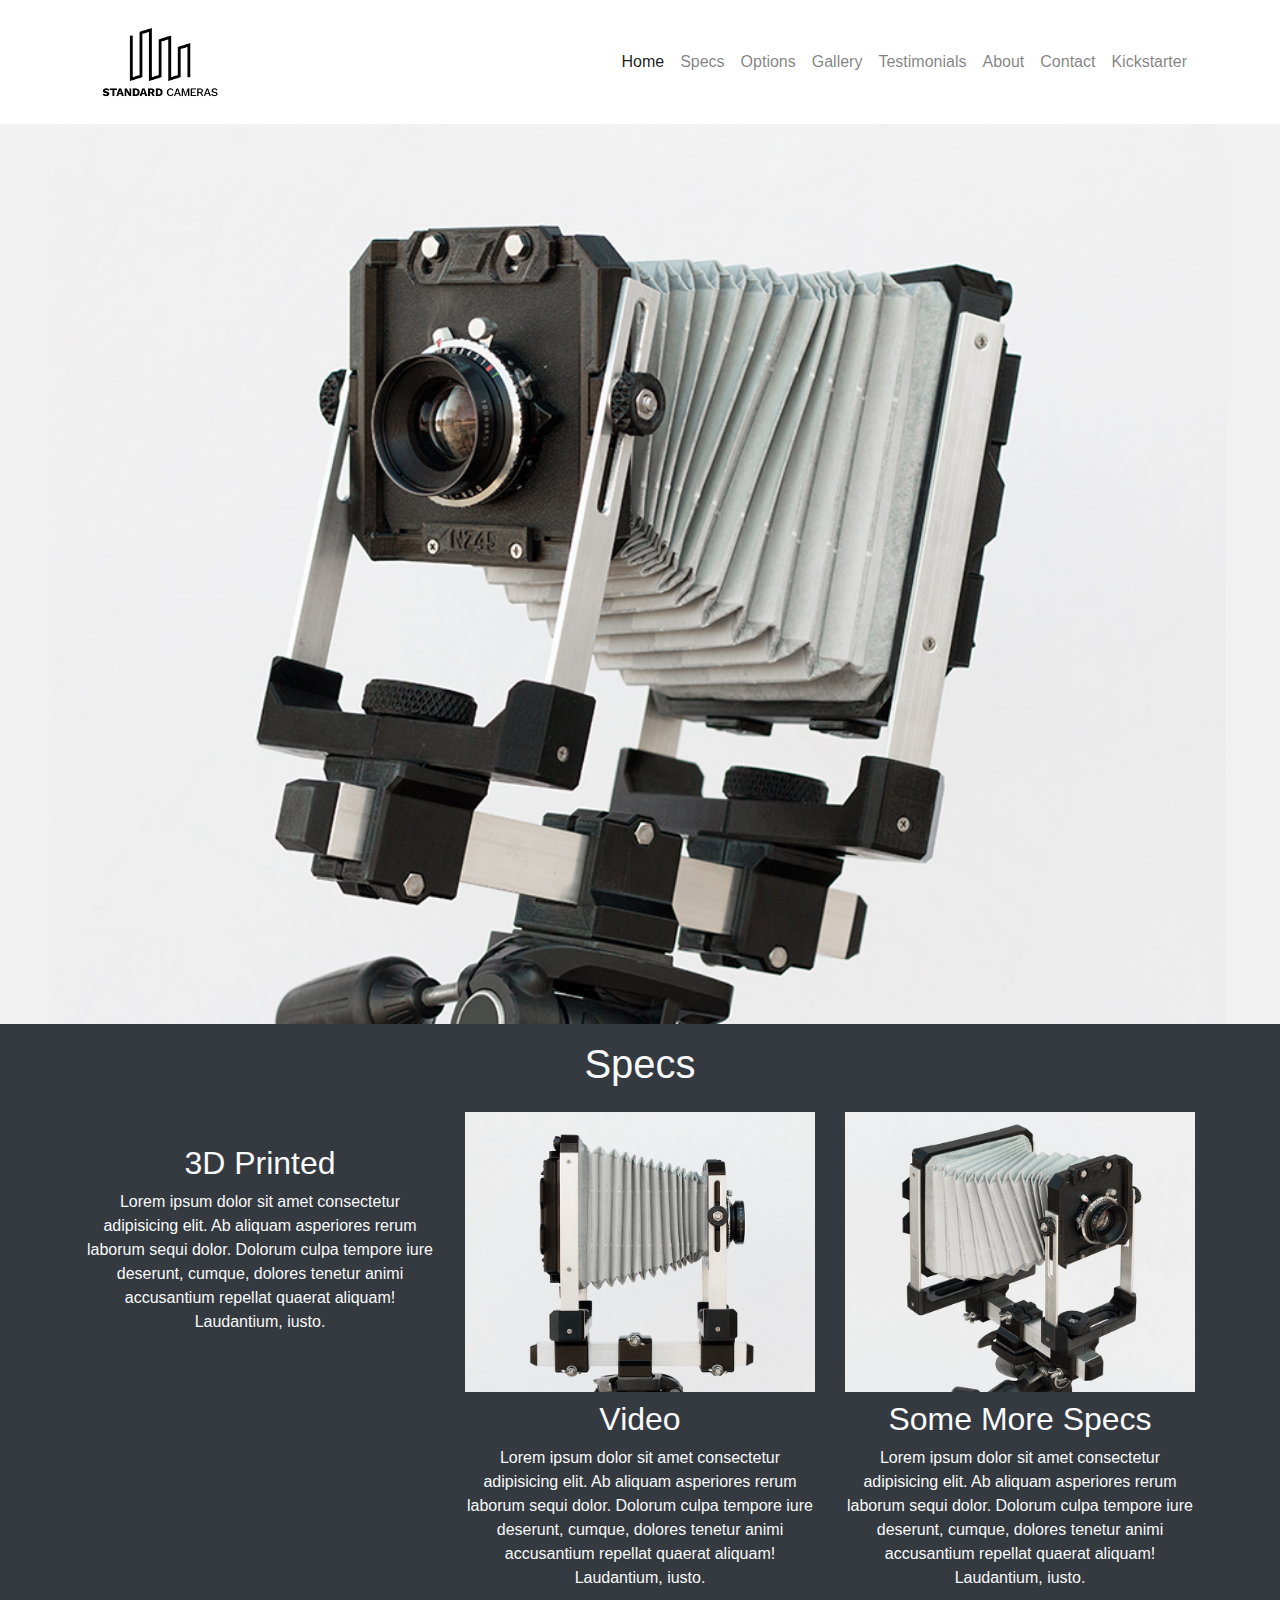
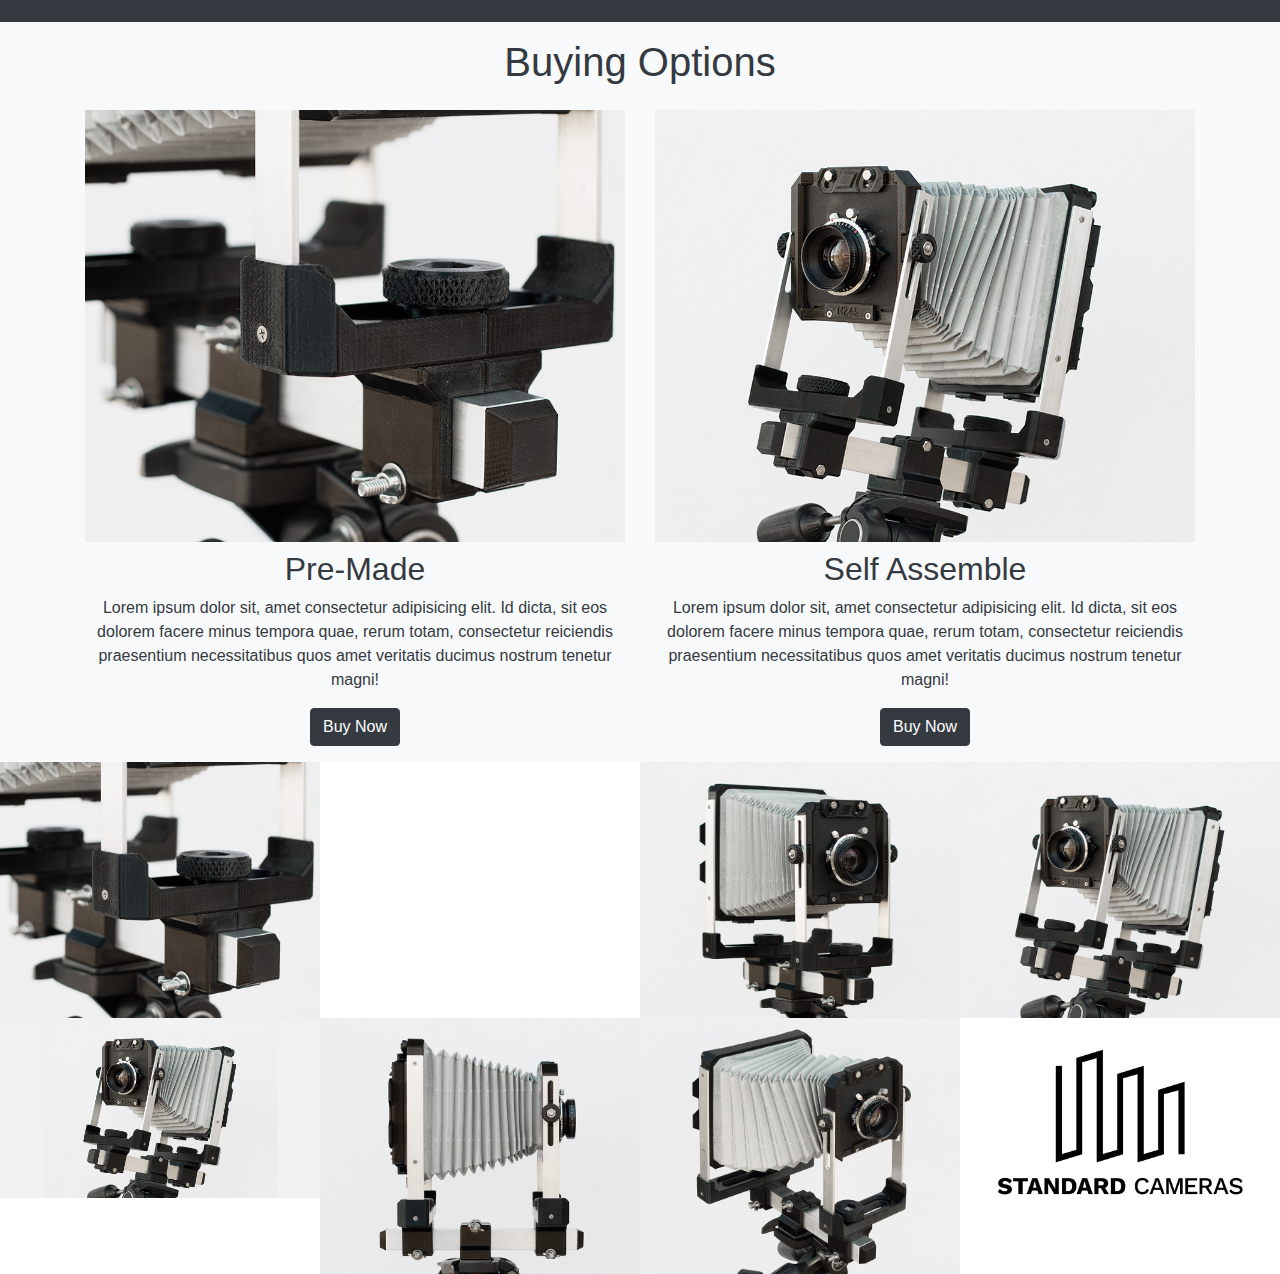
==== index.html @ 6e71ed0e "init" ====
<!DOCTYPE html>
<html lang="en">
<head>
  <meta charset="UTF-8">
  <meta name="viewport" content="width=device-width, initial-scale=1.0">
  <meta http-equiv="X-UA-Compatible" content="ie=edge">

  <!-- Bootstrap -->
  <link rel="stylesheet" href="bootstrap/css/bootstrap.min.css">
  <script src="bootstrap/js/jquery.js"></script>
  <script src="bootstrap/js/bootstrap.min.js"></script>

  <!-- Stylesheets -->
  <link rel="stylesheet" href="styles.css">
  <title>Standard Cameras</title>
</head>
<body>
  <!-- Navigation Start -->
  <nav class="navbar navbar-light navbar-expand-lg">
    <div class="container">
      <a href="#" class="navbar-brand"><img src="images/SC_logo_HD_transp.png" alt="Standard Cameras Logo" id="logo"></a>
      <ul class="navbar-nav">
          <li class="nav-item">
            <a href="#home" class="nav-link page-scroll active">Home</a>
          </li>
        <li class="nav-item">
          <a href="#specs" class="nav-link page-scroll">Specs</a>
        </li>
        <li class="nav-item">
          <a href="#options" class="nav-link page-scroll">Options</a>
        </li>
        <li class="nav-item">
          <a href="#gallery" class="nav-link page-scroll">Gallery</a>
        </li>
        <li class="nav-item">
          <a href="#testimonials" class="nav-link page-scroll">Testimonials</a>
        </li>
        <li class="nav-item">
          <a href="#about" class="nav-link page-scroll">About</a>
        </li>
        <li class="nav-item">
          <a href="#contact" class="nav-link page-scroll">Contact</a>
        </li>
        <li class="nav-item">
          <a href="#kickstarter" class="nav-link page-scroll">Kickstarter</a>
        </li>
      </ul>
    </div>
  </nav>

  <!-- Home Section Start -->
  <section class="home" id="home">
    <!-- TODO: Title and Kickstarter button -->
  </section>

  <!-- Specs Section Start -->
  <section class="specs bg-dark pb-3" id="specs">
    <div class="container text-light text-center">
      <h1 class="pt-3 pb-3">Specs</h1>
      <div class="row">
        <div class="col-md-4">
          <img src="images/0_14_11_14_full_explosion_even_thicker.jpg" alt="" class="img-fluid">
          <h2 class="pt-2">3D Printed</h2>
          <p>Lorem ipsum dolor sit amet consectetur adipisicing elit. Ab aliquam asperiores rerum laborum sequi dolor. Dolorum culpa tempore iure deserunt, cumque, dolores tenetur animi accusantium repellat quaerat aliquam! Laudantium, iusto.</p>
        </div>
        <div class="col-md-4">
          <img src="images/S03.jpg" alt="" class="img-fluid">
          <h2 class="pt-2">Video</h2>
          <p>Lorem ipsum dolor sit amet consectetur adipisicing elit. Ab aliquam asperiores rerum laborum sequi dolor. Dolorum culpa tempore iure deserunt, cumque, dolores tenetur animi accusantium repellat quaerat aliquam! Laudantium, iusto.</p>
        </div>
        <div class="col-md-4">
          <img src="images/S04.jpg" alt="" class="img-fluid">
          <h2 class="pt-2">Some More Specs</h2>
          <p>Lorem ipsum dolor sit amet consectetur adipisicing elit. Ab aliquam asperiores rerum laborum sequi dolor. Dolorum culpa tempore iure deserunt, cumque, dolores tenetur animi accusantium repellat quaerat aliquam! Laudantium, iusto.</p>
        </div>
      </div>
    </div>
  </section>

  <!-- Options Section Start -->
  <section class="options bg-light pb-3" id="options">
    <div class="container text-dark text-center">
      <h1 class="pt-3 pb-3">Buying Options</h1>
      <div class="row">
        <div class="col-md-6">
          <img src="images/S05.jpg" alt="" class="img-fluid">
          <h2 class="pt-2">Pre-Made</h2>
          <p>Lorem ipsum dolor sit, amet consectetur adipisicing elit. Id dicta, sit eos dolorem facere minus tempora quae, rerum totam, consectetur reiciendis praesentium necessitatibus quos amet veritatis ducimus nostrum tenetur magni!</p>
          <button class="btn btn-dark">Buy Now</button>
        </div>
        <div class="col-md-6">
          <img src="images/S02.jpg" alt="" class="img-fluid">
          <h2 class="pt-2">Self Assemble</h2>
          <p>Lorem ipsum dolor sit, amet consectetur adipisicing elit. Id dicta, sit eos dolorem facere minus tempora quae, rerum totam, consectetur reiciendis praesentium necessitatibus quos amet veritatis ducimus nostrum tenetur magni!</p>
          <button class="btn btn-dark">Buy Now</button>
        </div>
      </div>
    </div>
  </section>

  <!-- Gallery Section Start -->
  <section class="gallery" id="gallery">
    <!-- TODO: Add Overlay:hover with zoom button -->
    <img src="images/S05.jpg" alt="">
    <img src="images/0_14_11_14_full_explosion_even_thicker.jpg" alt="">
    <img src="images/S01.jpg" alt="">
    <img src="images/S02.jpg" alt="">
    <img src="images/S02_169.jpg" alt="">
    <img src="images/S03.jpg" alt="">
    <img src="images/S04.jpg" alt="">
    <img src="images/SC_logo_HD_transp.png" alt="">
  </section>

  <!-- Testimonials Section Start -->
    <!-- TODO: Testimonials Carousel -->
</body>
</html>
---- styles.css ----
/* Navigation */
#logo {
  width: 150px;
}

/* Home */
.home {
  width: 100%;
  background-image: url("images/S02_169.jpg");
  background-size: cover;
  background-position: center;
  height: 100vh;
}

/* Specs */

/* Options */

/* Gallery */
#gallery {
  display: grid;
  grid-template-columns: 1fr 1fr 1fr 1fr;
}

#gallery img {
  width: 100%;
}
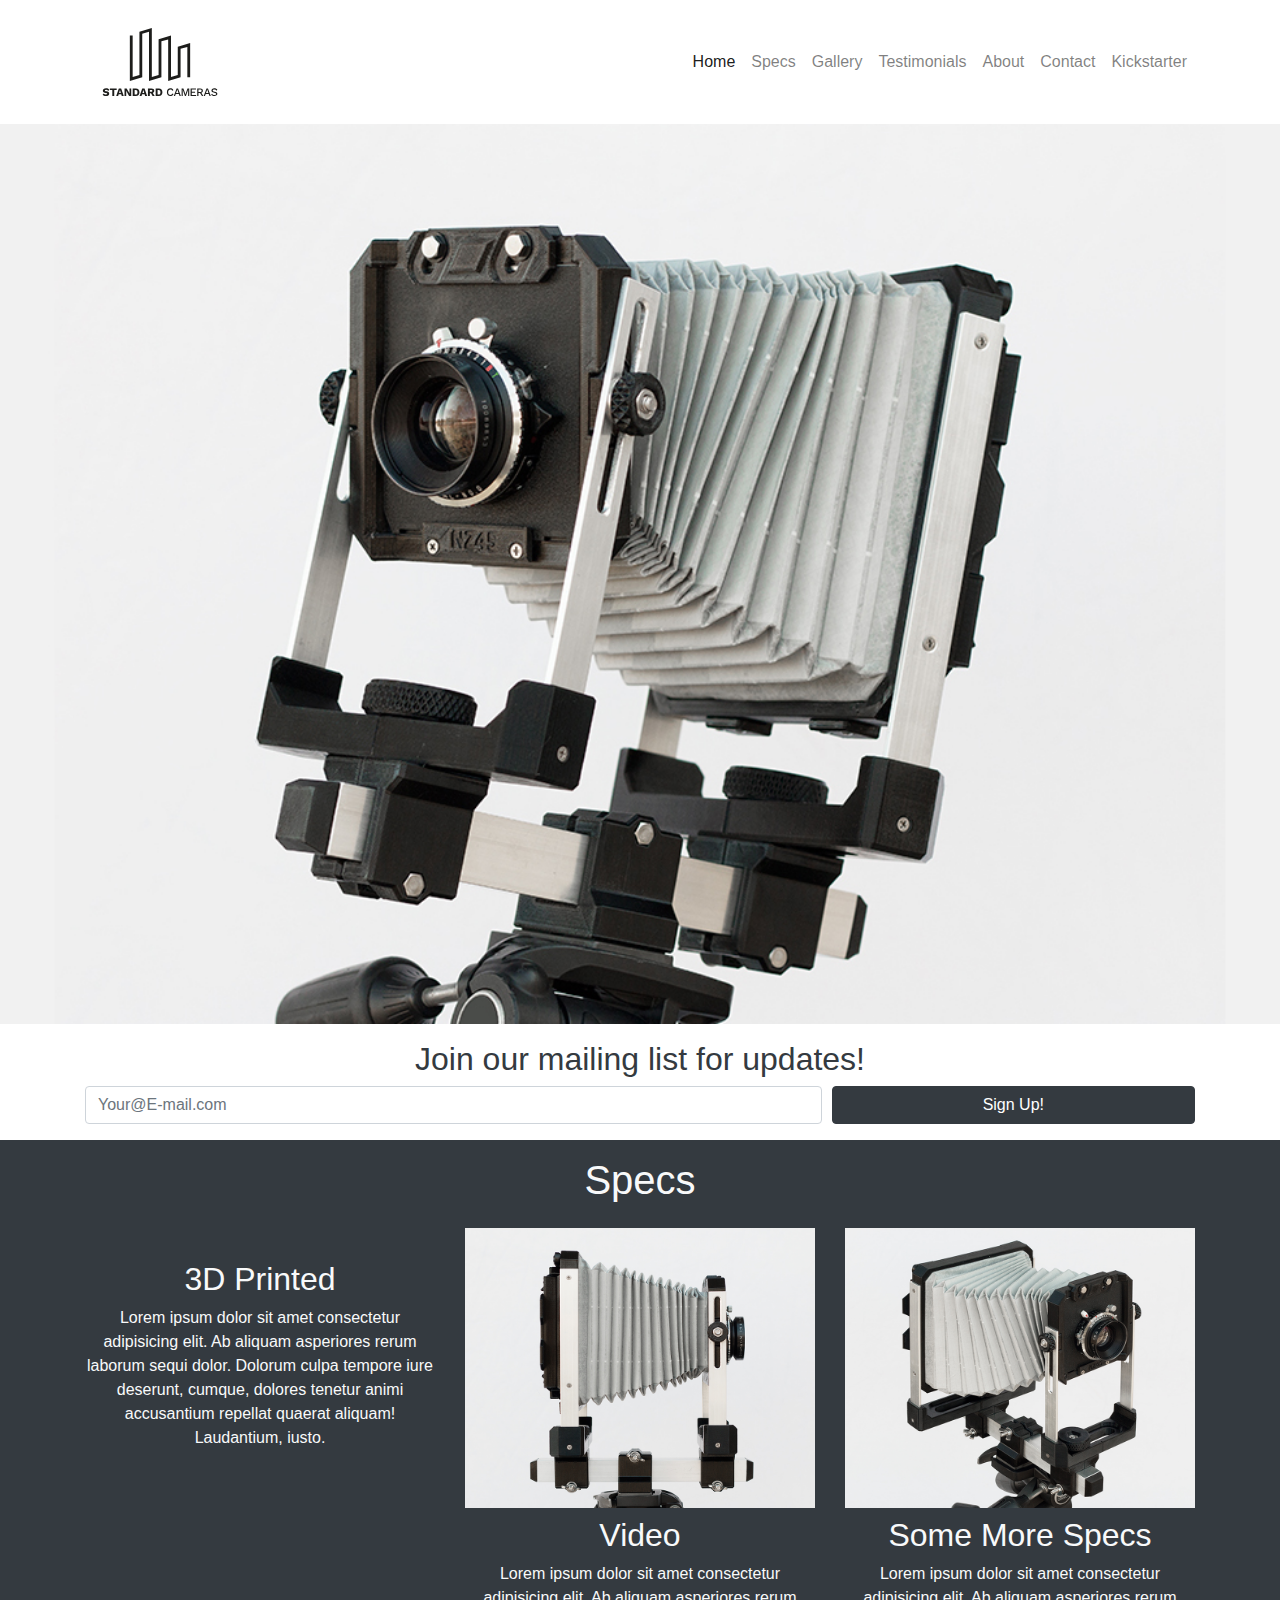
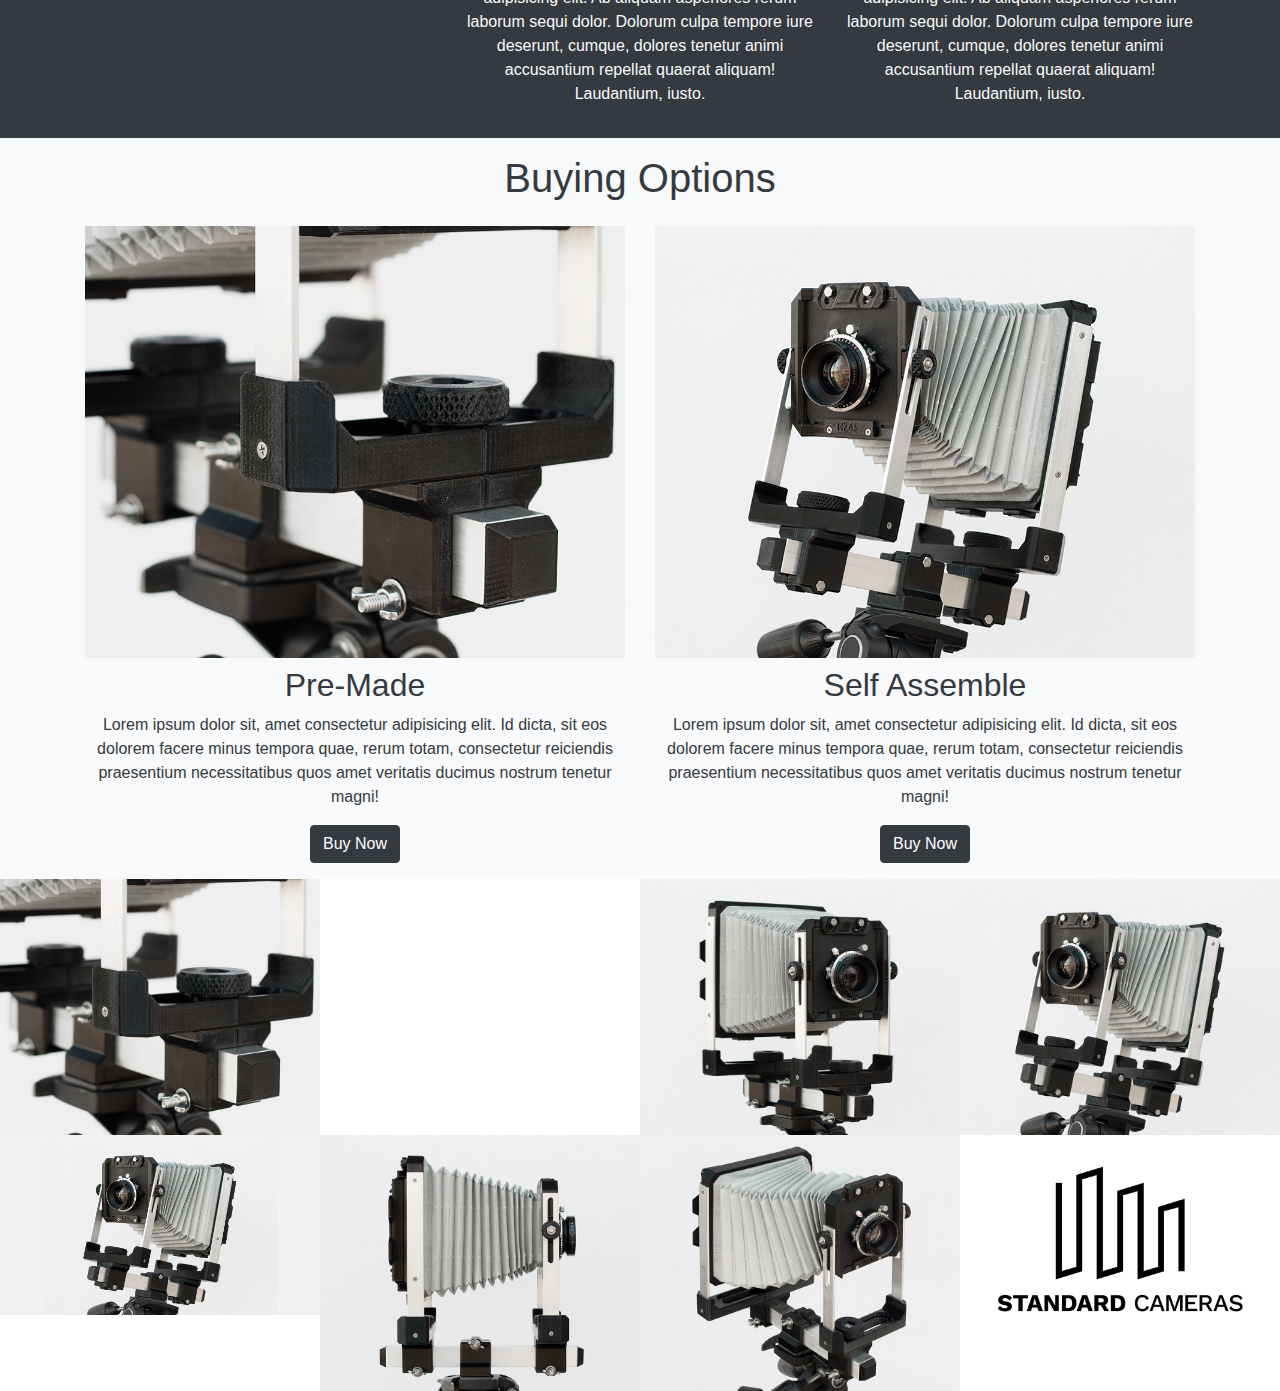
==== commit e28bf0c6: "sign-up section added" ====
--- a/index.html
+++ b/index.html
@@ -18,16 +18,13 @@
   <!-- Navigation Start -->
   <nav class="navbar navbar-light navbar-expand-lg">
     <div class="container">
-      <a href="#" class="navbar-brand"><img src="images/SC_logo_HD_transp.png" alt="Standard Cameras Logo" id="logo"></a>
+      <a href="#" class="navbar-brand"><img src="images/SC_logo_vector.svg" alt="Standard Cameras Logo" id="logo"></a>
       <ul class="navbar-nav">
           <li class="nav-item">
             <a href="#home" class="nav-link page-scroll active">Home</a>
           </li>
         <li class="nav-item">
           <a href="#specs" class="nav-link page-scroll">Specs</a>
-        </li>
-        <li class="nav-item">
-          <a href="#options" class="nav-link page-scroll">Options</a>
         </li>
         <li class="nav-item">
           <a href="#gallery" class="nav-link page-scroll">Gallery</a>
@@ -51,6 +48,23 @@
   <!-- Home Section Start -->
   <section class="home" id="home">
     <!-- TODO: Title and Kickstarter button -->
+  </section>
+
+  <!-- Sign Up Section Start -->
+  <section class="sign-up mt-3 mb-3">
+    <div class="container text-center text-dark">
+      <h2>Join our mailing list for updates!</h2>
+      <form>
+        <div class="form-row">
+          <div class="col-8">
+            <input type="text" name="sign-up" class="form-control" id="sign-up" placeholder="Your@E-mail.com">
+          </div>
+          <div class="col">
+            <button class="btn btn-dark btn-block">Sign Up!</button>
+          </div>
+        </div>
+      </form>
+    </div>
   </section>
 
   <!-- Specs Section Start -->
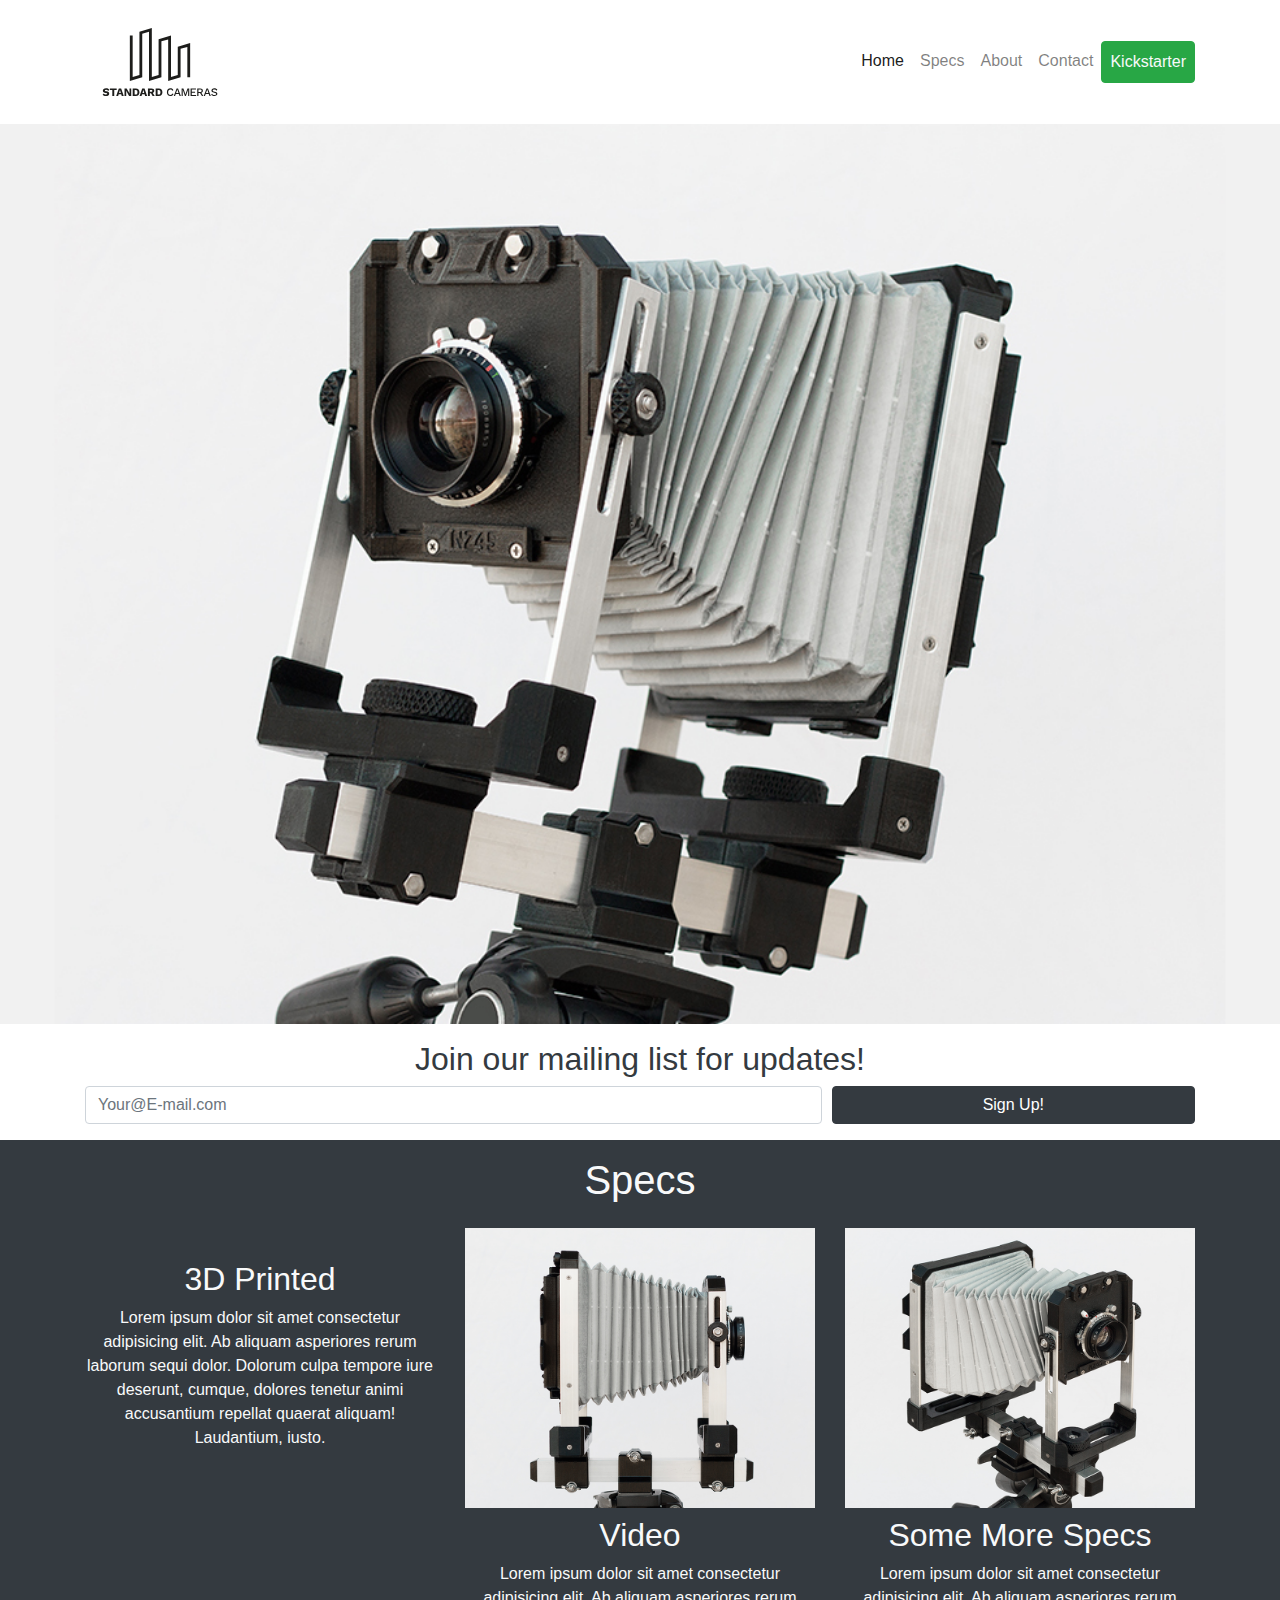
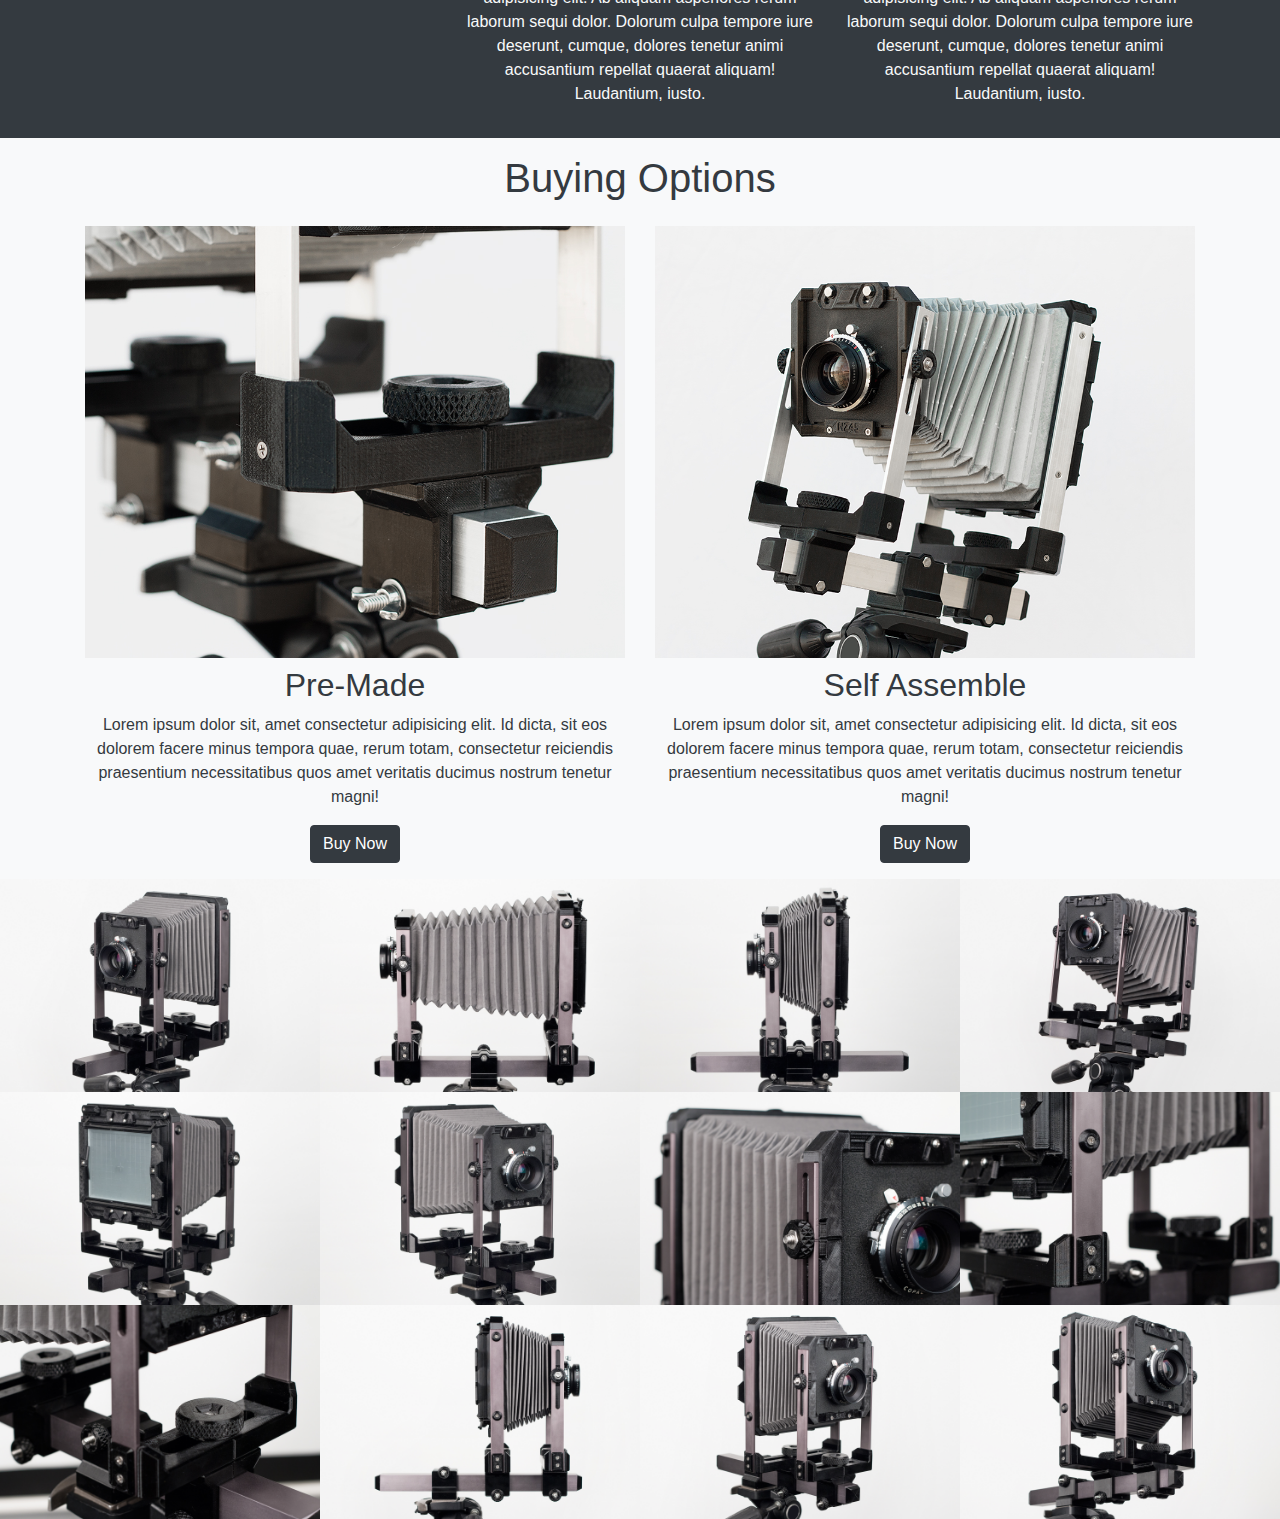
==== commit 175a1fc7: "Added script for gallery" ====
--- a/index.html
+++ b/index.html
@@ -6,42 +6,43 @@
   <meta http-equiv="X-UA-Compatible" content="ie=edge">
 
   <!-- Bootstrap -->
-  <link rel="stylesheet" href="bootstrap/css/bootstrap.min.css">
-  <script src="bootstrap/js/jquery.js"></script>
-  <script src="bootstrap/js/bootstrap.min.js"></script>
+  <link rel="stylesheet" href="vendor/bootstrap/bootstrap.min.css">
+
+  <!-- Font Awesome -->
+  <link rel="stylesheet" href="vendor/font-awesome/web-fonts-with-css/css/fontawesome-all.css">
 
   <!-- Stylesheets -->
-  <link rel="stylesheet" href="styles.css">
+  <link rel="stylesheet" href="css/styles.css">
+
   <title>Standard Cameras</title>
 </head>
 <body>
   <!-- Navigation Start -->
-  <nav class="navbar navbar-light navbar-expand-lg">
+  <nav class="navbar navbar-light navbar-expand-md">
     <div class="container">
       <a href="#" class="navbar-brand"><img src="images/SC_logo_vector.svg" alt="Standard Cameras Logo" id="logo"></a>
-      <ul class="navbar-nav">
+      <button class="navbar-toggler ml-auto" data-toggle="collapse" data-target="#navbarCollapse">
+          <span class="navbar-toggler-icon"></span>
+      </button>
+      <div class="collapse navbar-collapse" id="navbarCollapse">
+        <ul class="navbar-nav ml-auto">
           <li class="nav-item">
             <a href="#home" class="nav-link page-scroll active">Home</a>
           </li>
-        <li class="nav-item">
-          <a href="#specs" class="nav-link page-scroll">Specs</a>
-        </li>
-        <li class="nav-item">
-          <a href="#gallery" class="nav-link page-scroll">Gallery</a>
-        </li>
-        <li class="nav-item">
-          <a href="#testimonials" class="nav-link page-scroll">Testimonials</a>
-        </li>
-        <li class="nav-item">
-          <a href="#about" class="nav-link page-scroll">About</a>
-        </li>
-        <li class="nav-item">
-          <a href="#contact" class="nav-link page-scroll">Contact</a>
-        </li>
-        <li class="nav-item">
-          <a href="#kickstarter" class="nav-link page-scroll">Kickstarter</a>
-        </li>
-      </ul>
+          <li class="nav-item">
+            <a href="#specs" class="nav-link page-scroll">Specs</a>
+          </li>
+          <li class="nav-item">
+            <a href="#about" class="nav-link page-scroll">About</a>
+          </li>
+          <li class="nav-item">
+            <a href="#contact" class="nav-link page-scroll">Contact</a>
+          </li>
+          <li class="nav-item">
+            <a href="#kickstarter" class="nav-link btn btn-success text-light page-scroll">Kickstarter</a>
+          </li>
+        </ul>
+      </div>
     </div>
   </nav>
 
@@ -115,17 +116,21 @@
   <!-- Gallery Section Start -->
   <section class="gallery" id="gallery">
     <!-- TODO: Add Overlay:hover with zoom button -->
-    <img src="images/S05.jpg" alt="">
-    <img src="images/0_14_11_14_full_explosion_even_thicker.jpg" alt="">
-    <img src="images/S01.jpg" alt="">
-    <img src="images/S02.jpg" alt="">
-    <img src="images/S02_169.jpg" alt="">
-    <img src="images/S03.jpg" alt="">
-    <img src="images/S04.jpg" alt="">
-    <img src="images/SC_logo_HD_transp.png" alt="">
   </section>
 
   <!-- Testimonials Section Start -->
     <!-- TODO: Testimonials Carousel -->
+
+
+  <!-- jQuery -->
+  <script src="vendor/jquery/jquery.js"></script>
+  <!-- Bootstrap -->
+  <script src="vendor/bootstrap/bootstrap.min.js"></script>
+
+  <!-- Scripts -->
+  <script src="js/gallery.js"></script>
+  <script src="js/signup.js"></script>
+  <script src="js/contact.js"></script>
+
 </body>
 </html>--- a/css/styles.css
+++ b/css/styles.css
@@ -0,0 +1,27 @@
+/* Navigation */
+#logo {
+  width: 150px;
+}
+
+/* Home */
+.home {
+  width: 100%;
+  background-image: url("../images/S02_169.jpg");
+  background-size: cover;
+  background-position: center;
+  height: 100vh;
+}
+
+/* Specs */
+
+/* Options */
+
+/* Gallery */
+#gallery {
+  display: grid;
+  grid-template-columns: 1fr 1fr 1fr 1fr;
+}
+
+#gallery img {
+  width: 100%;
+}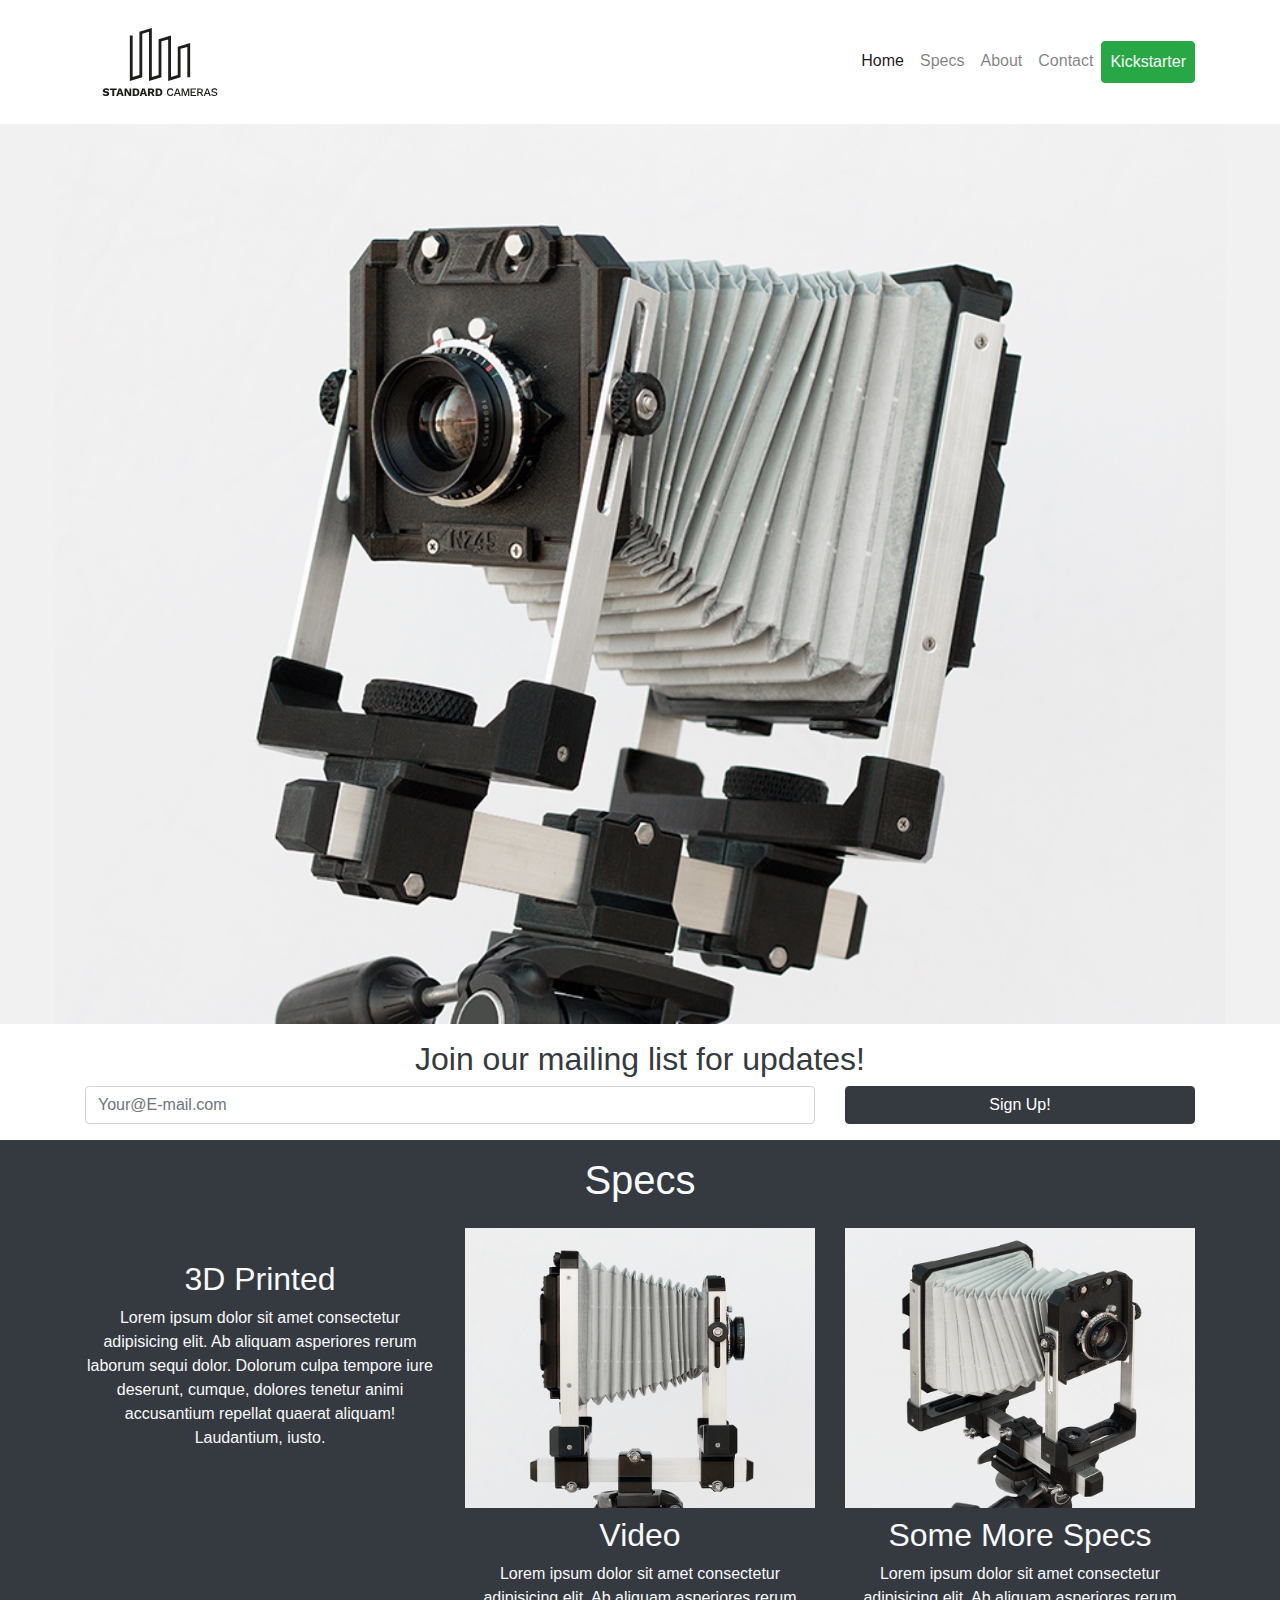
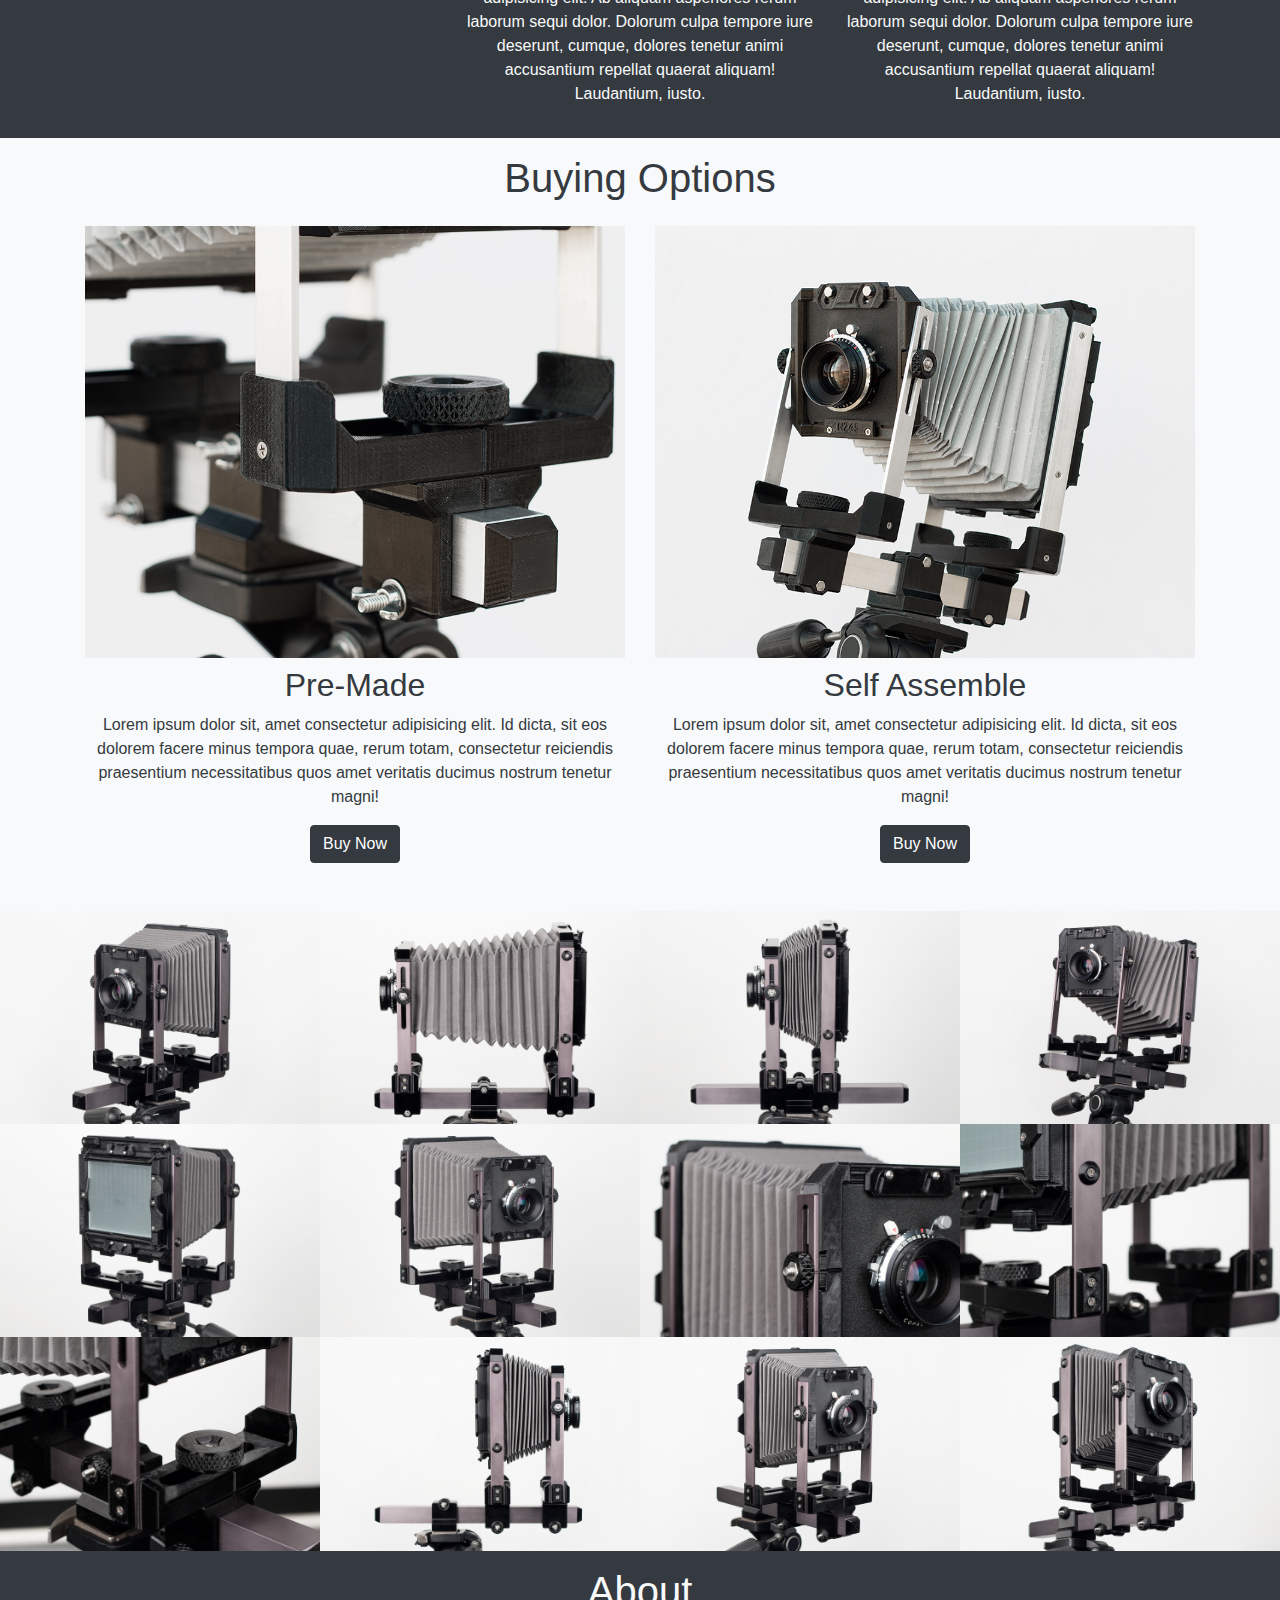
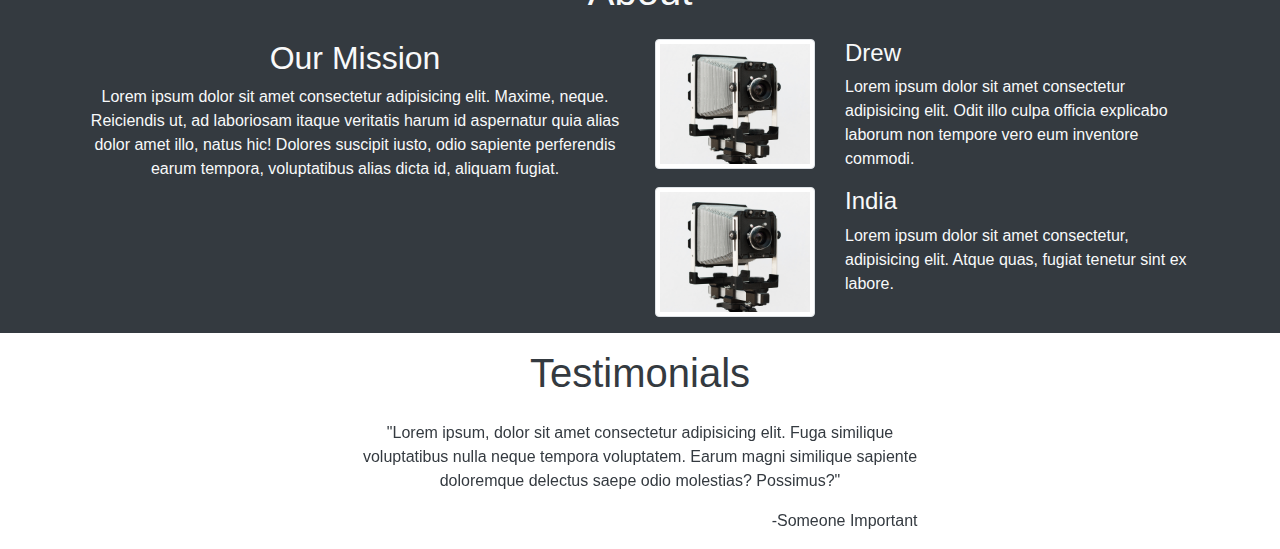
==== commit 23cab11e: "Added About and Testimonials" ====
--- a/index.html
+++ b/index.html
@@ -17,6 +17,7 @@
   <title>Standard Cameras</title>
 </head>
 <body>
+
   <!-- Navigation Start -->
   <nav class="navbar navbar-light navbar-expand-md">
     <div class="container">
@@ -55,16 +56,14 @@
   <section class="sign-up mt-3 mb-3">
     <div class="container text-center text-dark">
       <h2>Join our mailing list for updates!</h2>
-      <form>
-        <div class="form-row">
-          <div class="col-8">
-            <input type="text" name="sign-up" class="form-control" id="sign-up" placeholder="Your@E-mail.com">
-          </div>
-          <div class="col">
-            <button class="btn btn-dark btn-block">Sign Up!</button>
-          </div>
+      <div class="row">
+        <div class="col-8">
+          <input type="email" name="sign-up" class="form-control" id="sign-up" placeholder="Your@E-mail.com" required>
         </div>
-      </form>
+        <div class="col">
+          <button class="btn btn-dark btn-block" id="sign-up-btn">Sign Up!</button>
+        </div>
+      </div>
     </div>
   </section>
 
@@ -93,7 +92,7 @@
   </section>
 
   <!-- Options Section Start -->
-  <section class="options bg-light pb-3" id="options">
+  <section class="options bg-light pb-5" id="options">
     <div class="container text-dark text-center">
       <h1 class="pt-3 pb-3">Buying Options</h1>
       <div class="row">
@@ -118,8 +117,68 @@
     <!-- TODO: Add Overlay:hover with zoom button -->
   </section>
 
+  <!-- About Section Start -->
+  <section class="about bg-dark pb-3" id="about">
+    <div class="container">
+      <h1 class="pt-3 pb-3 text-light text-center">About</h1>
+      <div class="row">
+        <div class="col-md-6 text-light text-center">
+          <h2>Our Mission</h2>
+          <p>Lorem ipsum dolor sit amet consectetur adipisicing elit. Maxime, neque. Reiciendis ut, ad laboriosam itaque veritatis harum id aspernatur quia alias dolor amet illo, natus hic! Dolores suscipit iusto, odio sapiente perferendis earum tempora, voluptatibus alias dicta id, aliquam fugiat.</p>
+        </div>
+        <div class="col-md-6 text-light">
+          <div class="row">
+            <div class="col-md-4">
+              <img src="images/S01.jpg" alt="Drew's Face" class="img-fluid img-thumbnail" id="about-thumbnails">
+            </div>
+            <div class="col-md-8">
+              <h4>Drew</h4>
+              <p>Lorem ipsum dolor sit amet consectetur adipisicing elit. Odit illo culpa officia explicabo laborum non tempore vero eum inventore commodi.</p>
+            </div>
+          </div>
+          <div class="row">
+            <div class="col-md-4">
+              <img src="images/S01.jpg" alt="Drew's Face" class="img-fluid img-thumbnail" id="about-thumbnails">
+            </div>
+            <div class="col-md-8">
+              <h4>India</h4>
+              <p>Lorem ipsum dolor sit amet consectetur, adipisicing elit. Atque quas, fugiat tenetur sint ex labore.</p>
+            </div>
+          </div>
+        </div>
+      </div>
+    </div>
+  </section>
+
   <!-- Testimonials Section Start -->
     <!-- TODO: Testimonials Carousel -->
+  <section class="testimonials" id="testimonials">
+    <div class="container text-center text-dark">
+      <h1 class="pt-3 pb-3">Testimonials</h1>
+      <div id="testimonials-carousel" class="carousel slide" data-ride="carousel">
+        <div class="carousel-inner text-center">
+          <div class="carousel-item active mx-auto">
+            <div class="w-50 mx-auto">
+              <p>"Lorem ipsum, dolor sit amet consectetur adipisicing elit. Fuga similique voluptatibus nulla neque tempora voluptatem. Earum magni similique sapiente doloremque delectus saepe odio molestias? Possimus?"</p>
+              <p class="float-right">-Someone Important</p>
+            </div>
+          </div>
+          <div class="carousel-item mx-auto">
+            <div class="w-50 mx-auto">
+              <p>"Lorem ipsum, dolor sit amet consectetur adipisicing elit. Fuga similique voluptatibus nulla neque tempora voluptatem. Earum magni similique sapiente doloremque delectus saepe odio molestias? Possimus?"</p>
+              <p class="float-right">-Someone Important</p>
+            </div>
+          </div>
+          <div class="carousel-item">
+            <div class="w-50 mx-auto">
+              <p>"Lorem ipsum, dolor sit amet consectetur adipisicing elit. Fuga similique voluptatibus nulla neque tempora voluptatem. Earum magni similique sapiente doloremque delectus saepe odio molestias? Possimus?"</p>
+              <p class="float-right">-Someone Important</p>
+            </div>
+          </div>
+        </div>
+      </div>
+    </div>
+  </section>
 
 
   <!-- jQuery -->
--- a/css/styles.css
+++ b/css/styles.css
@@ -24,4 +24,11 @@
 
 #gallery img {
   width: 100%;
-}+}
+
+/* About */
+#about-thumbnails {
+  /* TODO: Circle thumbnails */
+}
+
+/* Testimonials */
